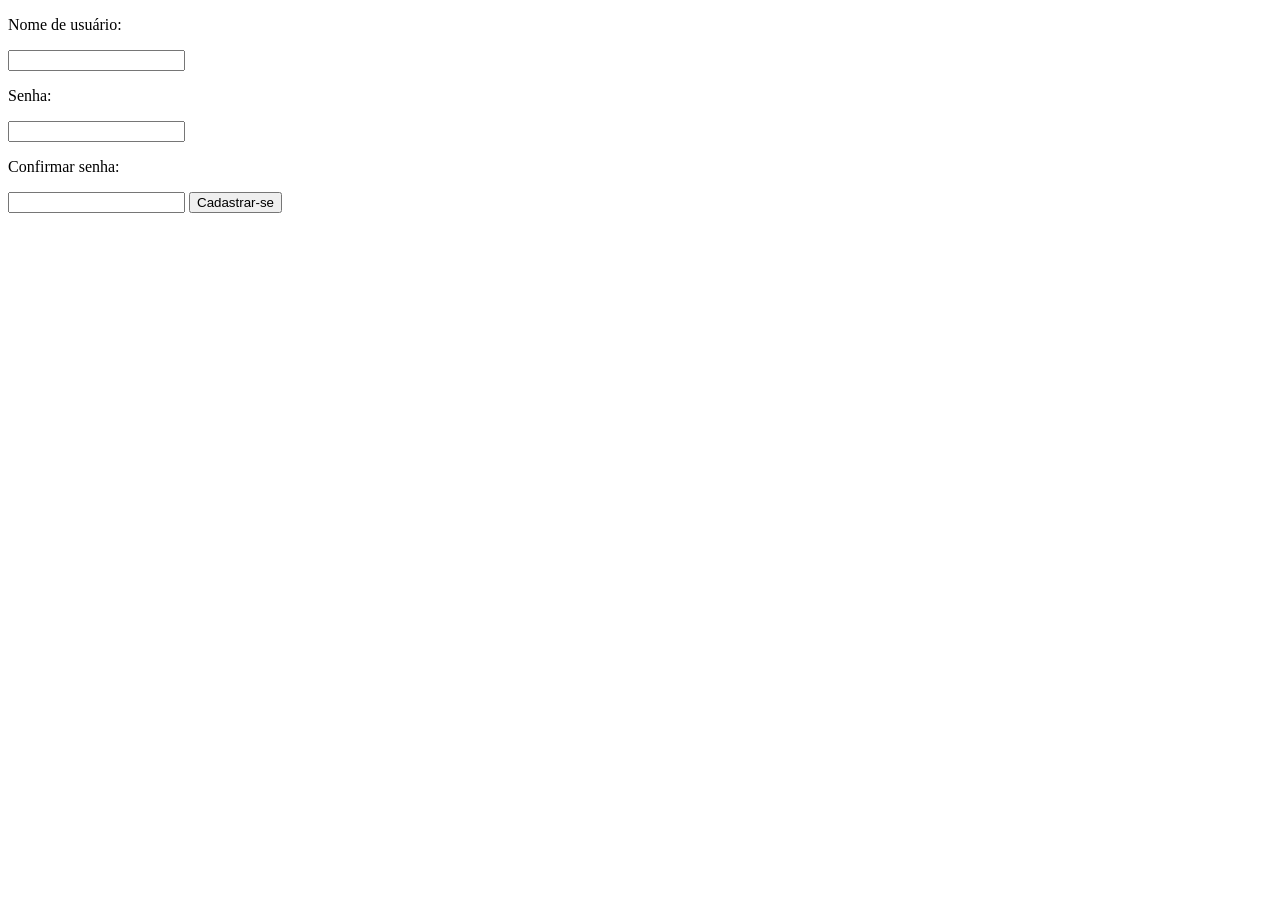
==== web-data-viz/public/cadastro.html @ 389aa231 "cadastro e login funcionando" ====
<!DOCTYPE html>
<html lang="en">
<head>
    <meta charset="UTF-8">
    <meta name="viewport" content="width=device-width, initial-scale=1.0">
    <title>Cadastro</title>

    <script src="js/sessao.js"></script>

</head>
<body>

    <div>
        <div>
            <p>Nome de usuário:</p>
            <input type="text" id="inp_nome">

            <p>Senha:</p>
            <input type="text" id="inp_senha">

            <p>Confirmar senha:</p>
            <input type="text" id="inp_confirmar">

            <button onclick="cadastrar()">Cadastrar-se</button>  

            <div id="mensagem_erro"></div>

            <div id="div_erros_login"></div>

            <div id="div_aguardar"></div>

            <div id="cardErro"></div>
        </div>
    </div>
    
</body>
</html>

<script>
  function cadastrar() {
    // aguardar();

    //Recupere o valor da nova input pelo nome do id
    // Agora vá para o método fetch logo abaixo
    var nomeVar = inp_nome.value;
    var senhaVar = inp_senha.value;
    var confirmacaoSenhaVar = inp_confirmar.value;

    // Verificando se há algum campo em branco
    if (
      nomeVar == "" ||
      senhaVar == "" ||
      confirmacaoSenhaVar == ""
    ) {
      cardErro.style.display = "block";
      mensagem_erro.innerHTML =
        "(Erro. Não pode haver campos em branco)";

      finalizarAguardar();
      return false;

    } else if (nomeVar.length <= 1) {
      cardErro.style.display = "block";
      mensagem_erro.innerHTML =
        "(Erro no nome. Nome deve ter mais de 1 caracter)";

      finalizarAguardar();
      return false;

    } else if (senhaVar.length <= 6) {
      cardErro.style.display = "block";
      mensagem_erro.innerHTML =
        "(Erro na senha. Senha deve ter mais de 6 caracteres)";

      finalizarAguardar();
      return false;

    } else if (confirmacaoSenhaVar != senhaVar) {
      cardErro.style.display = "block";
      mensagem_erro.innerHTML =
        "(Erro na confirmação da senha. A confirmação da senha deve ser igual a senha)";

      finalizarAguardar();
      return false;

    } else {
      setInterval(sumirMensagem, 5000);
    }


    // Enviando o valor da nova input
    fetch("/usuarios/cadastrar", {
      method: "POST",
      headers: {
        "Content-Type": "application/json",
      },
      body: JSON.stringify({
        // crie um atributo que recebe o valor recuperado aqui
        // Agora vá para o arquivo routes/usuario.js
        nomeServer: nomeVar,
        senhaServer: senhaVar
      }),
    })
      .then(function (resposta) {
        console.log("resposta: ", resposta);

        if (resposta.ok) {
          cardErro.style.display = "block";

          mensagem_erro.innerHTML =
            "Cadastro realizado com sucesso! Redirecionando para tela de Login...";

          setTimeout(() => {
            window.location = "login.html";
          }, "2000");

          limparFormulario();
          finalizarAguardar();
        } else {
          throw "Houve um erro ao tentar realizar o cadastro!";
        }
      })
      .catch(function (resposta) {
        console.log(`#ERRO: ${resposta}`);
        finalizarAguardar();
      });

    return false;
  }

  function sumirMensagem() {
    cardErro.style.display = "none";
  }
</script>
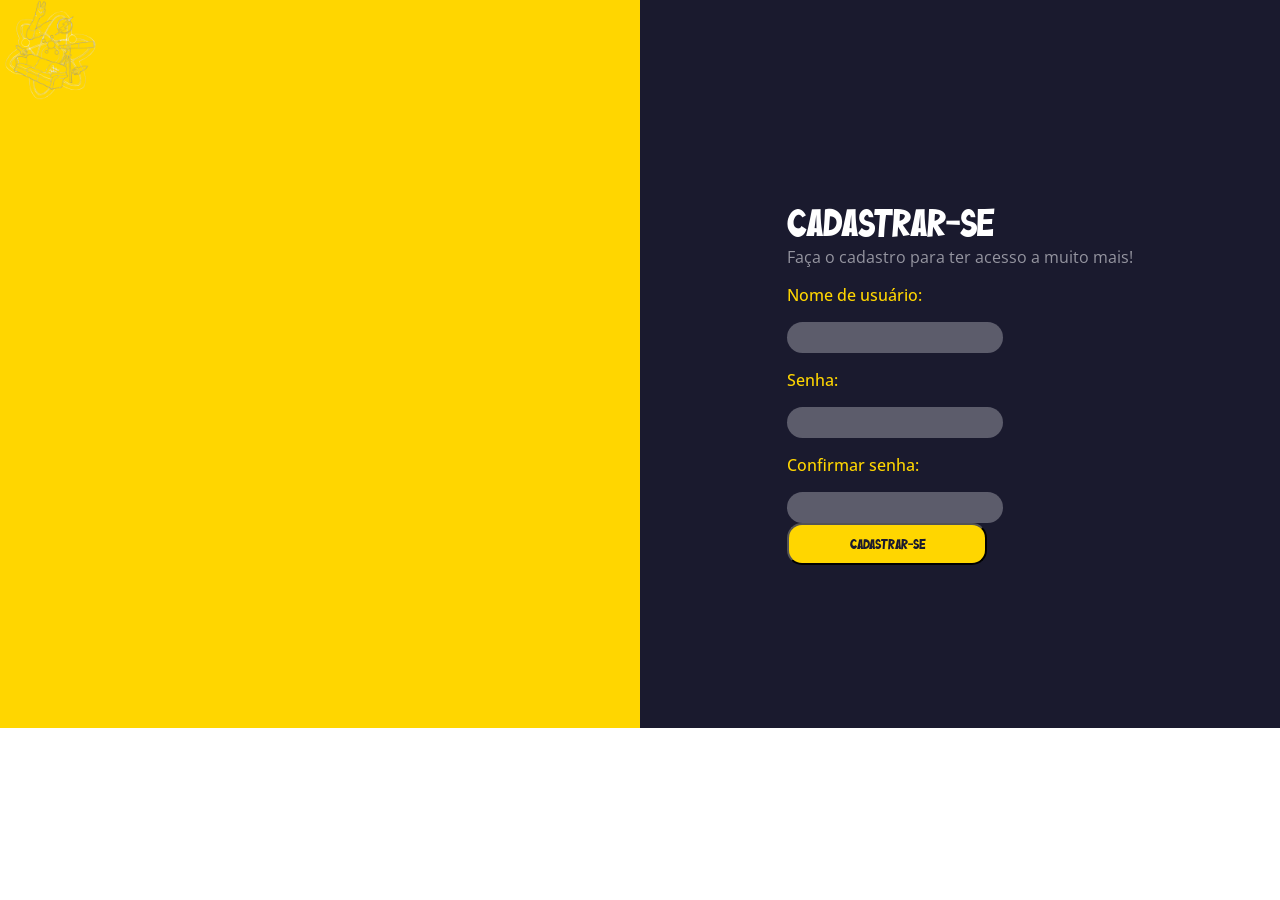
==== commit 89c13b93: "Atualizações no css" ====
--- a/web-data-viz/public/cadastro.html
+++ b/web-data-viz/public/cadastro.html
@@ -1,39 +1,57 @@
 <!DOCTYPE html>
 <html lang="en">
+
 <head>
-    <meta charset="UTF-8">
-    <meta name="viewport" content="width=device-width, initial-scale=1.0">
-    <title>Cadastro</title>
+  <meta charset="UTF-8">
+  <meta name="viewport" content="width=device-width, initial-scale=1.0">
+  <title>Cadastro</title>
 
-    <script src="js/sessao.js"></script>
+  <script src="js/sessao.js"></script>
+  <link rel="stylesheet" href="style/login.css">
+  <script src="js/sessao.js"></script>
+  <link rel="icon" href="assets/icon/icon.ico">
+  <link href="https://fonts.googleapis.com/css2?family=Material+Symbols+Outlined" rel="stylesheet" />
 
 </head>
+
 <body>
 
+  <div class="container-amarelo">
+
+    <img src="assets/icon/icon.png" alt="">
+
+  </div>
+
+  <div class="container-azul">
     <div>
-        <div>
-            <p>Nome de usuário:</p>
-            <input type="text" id="inp_nome">
+      <p class="titulo">Cadastrar-se</p>
+            <span>Faça o cadastro para ter acesso a muito mais!</span>
 
-            <p>Senha:</p>
-            <input type="text" id="inp_senha">
+      <p>Nome de usuário:</p>
+      <input type="text" id="inp_nome">
 
-            <p>Confirmar senha:</p>
-            <input type="text" id="inp_confirmar">
+      <p>Senha:</p>
+      <input type="text" id="inp_senha">
 
-            <button onclick="cadastrar()">Cadastrar-se</button>  
+      <p>Confirmar senha:</p>
+      <input type="text" id="inp_confirmar">
+      
+      <div>
+        <button onclick="cadastrar()" class="entrar">Cadastrar-se</button>
+      </div>
 
-            <div id="mensagem_erro"></div>
+      <div id="mensagem_erro"></div>
 
-            <div id="div_erros_login"></div>
+      <div id="div_erros_login"></div>
 
-            <div id="div_aguardar"></div>
+      <div id="div_aguardar"></div>
 
-            <div id="cardErro"></div>
-        </div>
+      <div id="cardErro"></div>
     </div>
-    
+  </div>
+
 </body>
+
 </html>
 
 <script>
--- a/web-data-viz/public/style/login.css
+++ b/web-data-viz/public/style/login.css
@@ -0,0 +1,88 @@
+@font-face {
+    font-family: "Bazinga";
+    src: url(../assets/fonte/Bazinga-Regular.otf);
+}
+
+@font-face {
+    font-family: "Bazinga Italic";
+    src: url(../assets/fonte/Bazinga-RegularItalic.otf);
+}
+
+@font-face {
+    font-family: "Open sans";
+    src: url(../assets/fonte/OpenSans-VariableFont_wdth\,wght.ttf);
+}
+
+body {
+    margin: 0;
+    font-family: "Bazinga";
+    width: 100%;
+    height: 728px;
+    display: flex;
+    flex-direction: row;
+}
+
+.container-amarelo {
+    background-color: #ffd600;
+    width: 50%;
+
+    img {
+        width: 100px;
+    }
+}
+
+.container-azul {
+    background-color: #1a1a2e;
+    width: 50%;
+    display: flex;
+    justify-content: center;
+    align-items: center;
+
+    .titulo {
+        color: #ffffff;
+        margin-bottom: -0.2%;
+        font-family: "Bazinga";
+        font-size: 36px;
+    }
+
+    p {
+        color: #ffd600;
+        font-family: "Open sans";
+        font-weight: 500;
+    }
+    
+    span {
+        color: #9595a0;
+        font-family: "Open sans"; 
+    }
+
+    input {
+        padding: 8px;
+        background-color: #9595a089;
+        border-radius: 20px;
+        border: none;
+        width: 200px;
+    }
+
+    .entrar {
+        padding: 10px;
+        width: 200px;
+        border-radius: 15px;
+        background-color: #ffd600;
+        color: #1a1a2e;
+        font-family: "Bazinga";
+    }
+
+    .cadastre-se {
+        padding: 10px;
+        width: 200px;
+        border-radius: 15px;
+        border: 2px solid #ffd600;
+        background-color: #1a1a2e;
+    }
+
+    .cadastre-se a {
+        text-decoration: none;
+        color: #ffd600;
+    }
+}
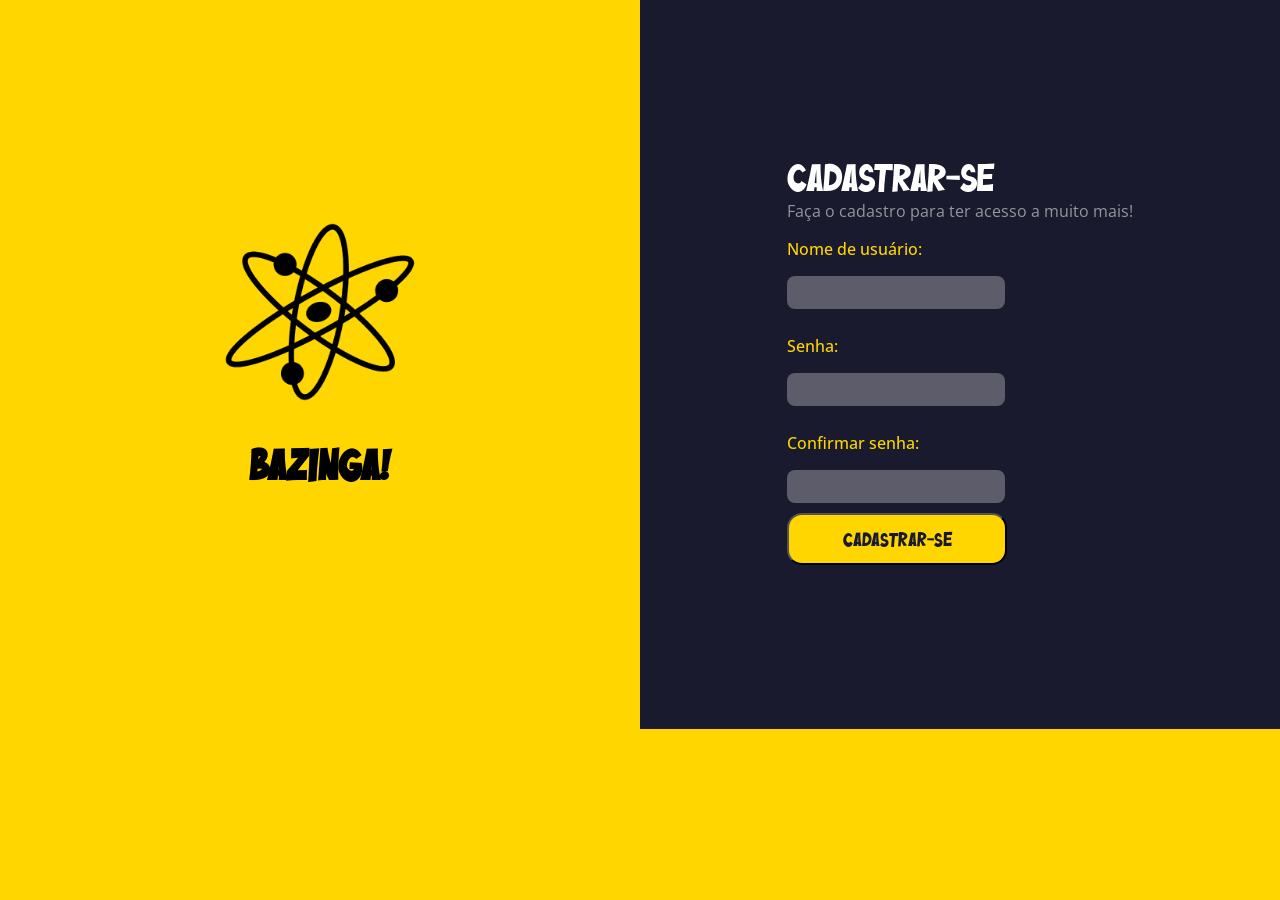
==== commit c8240d1a: "BBT finalizado" ====
--- a/web-data-viz/public/cadastro.html
+++ b/web-data-viz/public/cadastro.html
@@ -19,6 +19,7 @@
   <div class="container-amarelo">
 
     <img src="assets/icon/icon.png" alt="">
+    <h1>Bazinga!</h1>
 
   </div>
 
@@ -31,10 +32,10 @@
       <input type="text" id="inp_nome">
 
       <p>Senha:</p>
-      <input type="text" id="inp_senha">
+      <input type="password" id="inp_senha">
 
       <p>Confirmar senha:</p>
-      <input type="text" id="inp_confirmar">
+      <input type="password" id="inp_confirmar">
       
       <div>
         <button onclick="cadastrar()" class="entrar">Cadastrar-se</button>
--- a/web-data-viz/public/style/login.css
+++ b/web-data-viz/public/style/login.css
@@ -17,17 +17,24 @@
     margin: 0;
     font-family: "Bazinga";
     width: 100%;
-    height: 728px;
+    height: 729px;
     display: flex;
     flex-direction: row;
+    background-color: #ffd600;
+    color: #ffffff;
 }
 
 .container-amarelo {
-    background-color: #ffd600;
     width: 50%;
+    display: flex;
+    justify-content: center;
+    align-items: center;
+    flex-direction: column;
+    color: #000000;
+    font-size: 20px;
 
     img {
-        width: 100px;
+        width: 200px;
     }
 }
 
@@ -50,39 +57,98 @@
         font-family: "Open sans";
         font-weight: 500;
     }
-    
+
     span {
         color: #9595a0;
-        font-family: "Open sans"; 
+        font-family: "Open sans";
     }
 
     input {
-        padding: 8px;
+        padding: 9px;
         background-color: #9595a089;
-        border-radius: 20px;
+        border-radius: 8px;
         border: none;
         width: 200px;
+        margin-bottom: 10px;
     }
 
     .entrar {
-        padding: 10px;
-        width: 200px;
+        padding: 12px;
+        width: 220px;
         border-radius: 15px;
         background-color: #ffd600;
         color: #1a1a2e;
         font-family: "Bazinga";
+        margin-bottom: 10px;
+        font-size: 18px;
+        cursor: pointer;
     }
 
     .cadastre-se {
         padding: 10px;
-        width: 200px;
+        width: 220px;
         border-radius: 15px;
         border: 2px solid #ffd600;
         background-color: #1a1a2e;
+        font-size: 18px;
+        cursor: pointer;
     }
 
     .cadastre-se a {
         text-decoration: none;
         color: #ffd600;
+        font-size: 15px;
     }
+}
+
+#mensagem_erro {
+    margin-top: 9px;
+    display: flex;
+    justify-content: center;
+    align-items: center;
+    width: 220px;
+    background-color: #d5312c;
+    border-radius: 10px;
+    text-align: center;
+    font-family: "Open sans";
+    font-size: 15px;
+}
+
+#div_erros_login {
+    margin-top: 9px;
+    display: flex;
+    justify-content: center;
+    align-items: center;
+    width: 220px;
+    background-color: #d5312c;
+    border-radius: 10px;
+    text-align: center;
+    font-family: "Open sans";
+    font-size: 15px;
+}
+
+#div_aguardar {
+    margin-top: 9px;
+    display: flex;
+    justify-content: center;
+    align-items: center;
+    width: 220px;
+    background-color: #d5312c;
+    border-radius: 10px;
+    text-align: center;
+    font-family: "Open sans";
+    font-size: 15px;
+}
+
+#cardErro {
+    margin-top: 9px;
+    display: flex;
+    justify-content: center;
+    align-items: center;
+    width: 220px;
+    background-color: #d5312c;
+    border-radius: 10px;
+    text-align: center;
+    font-family: "Open sans";
+    font-size: 15px;
 }
